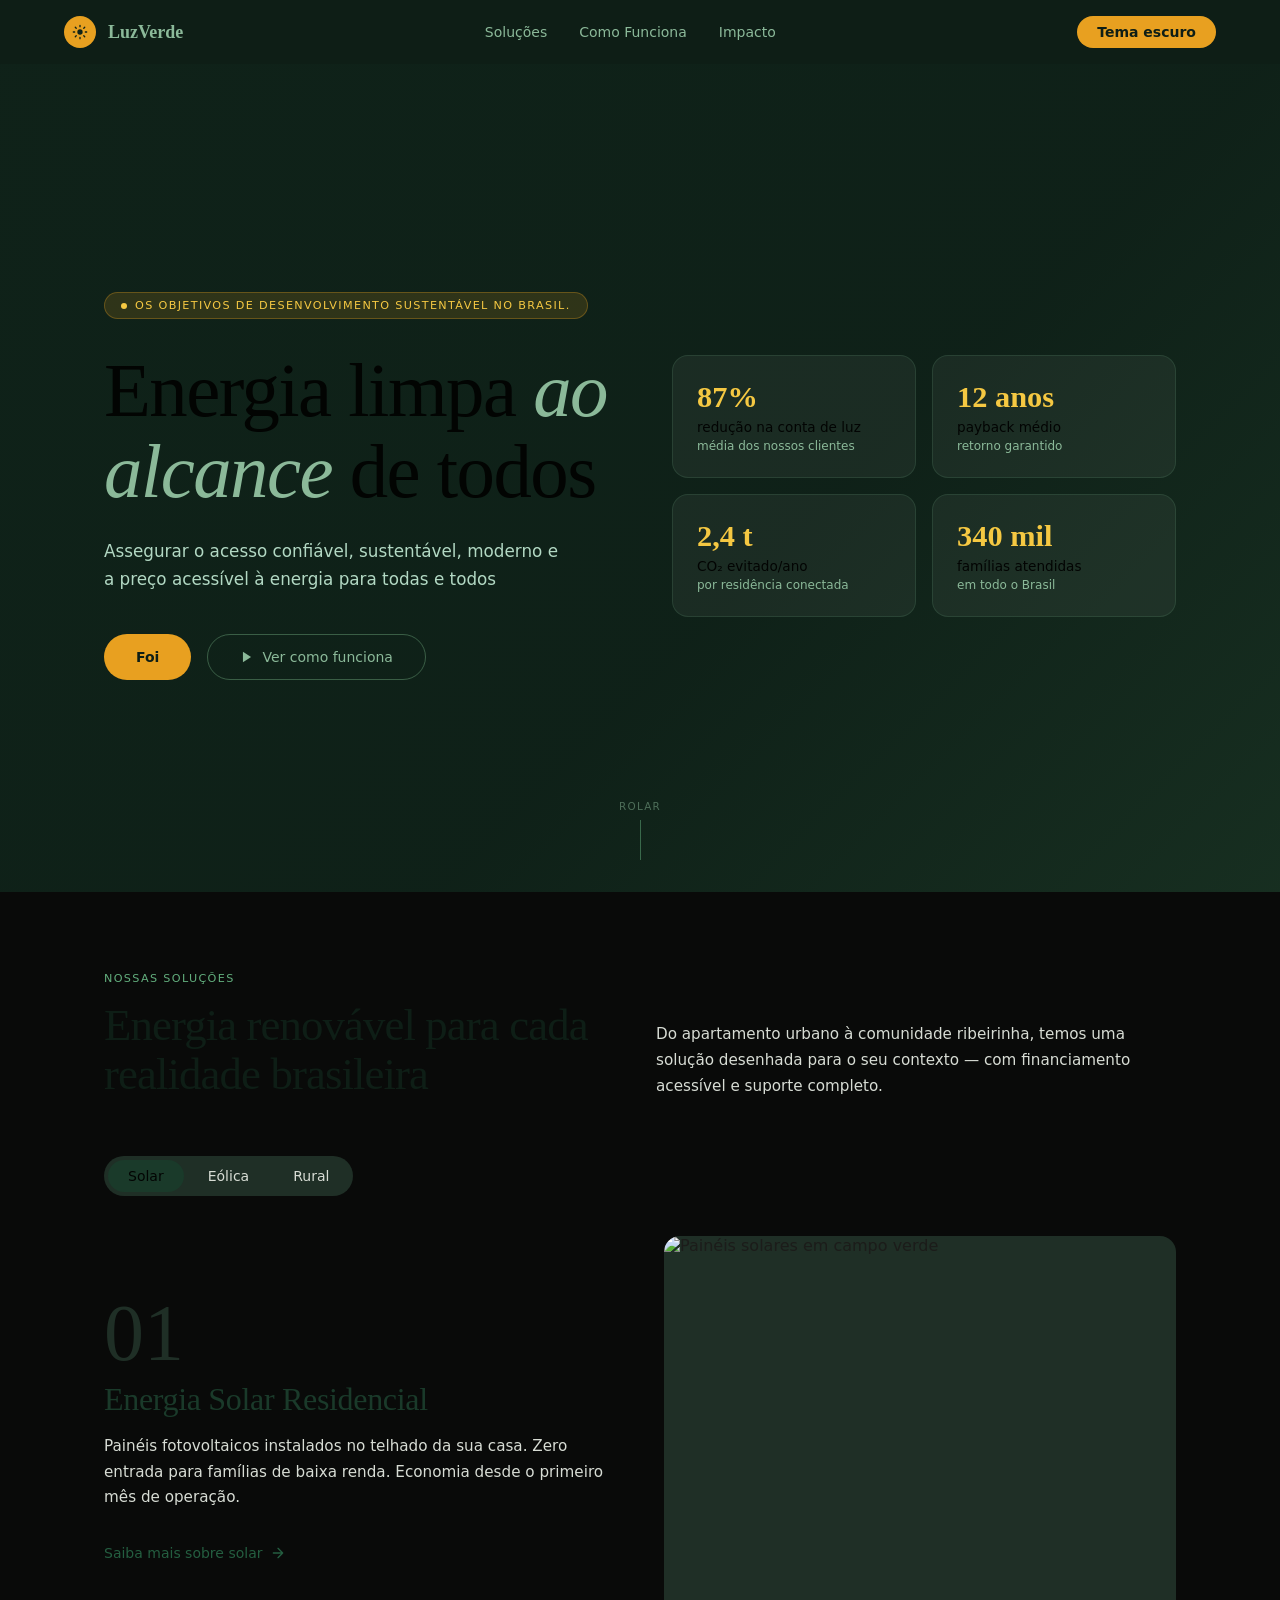
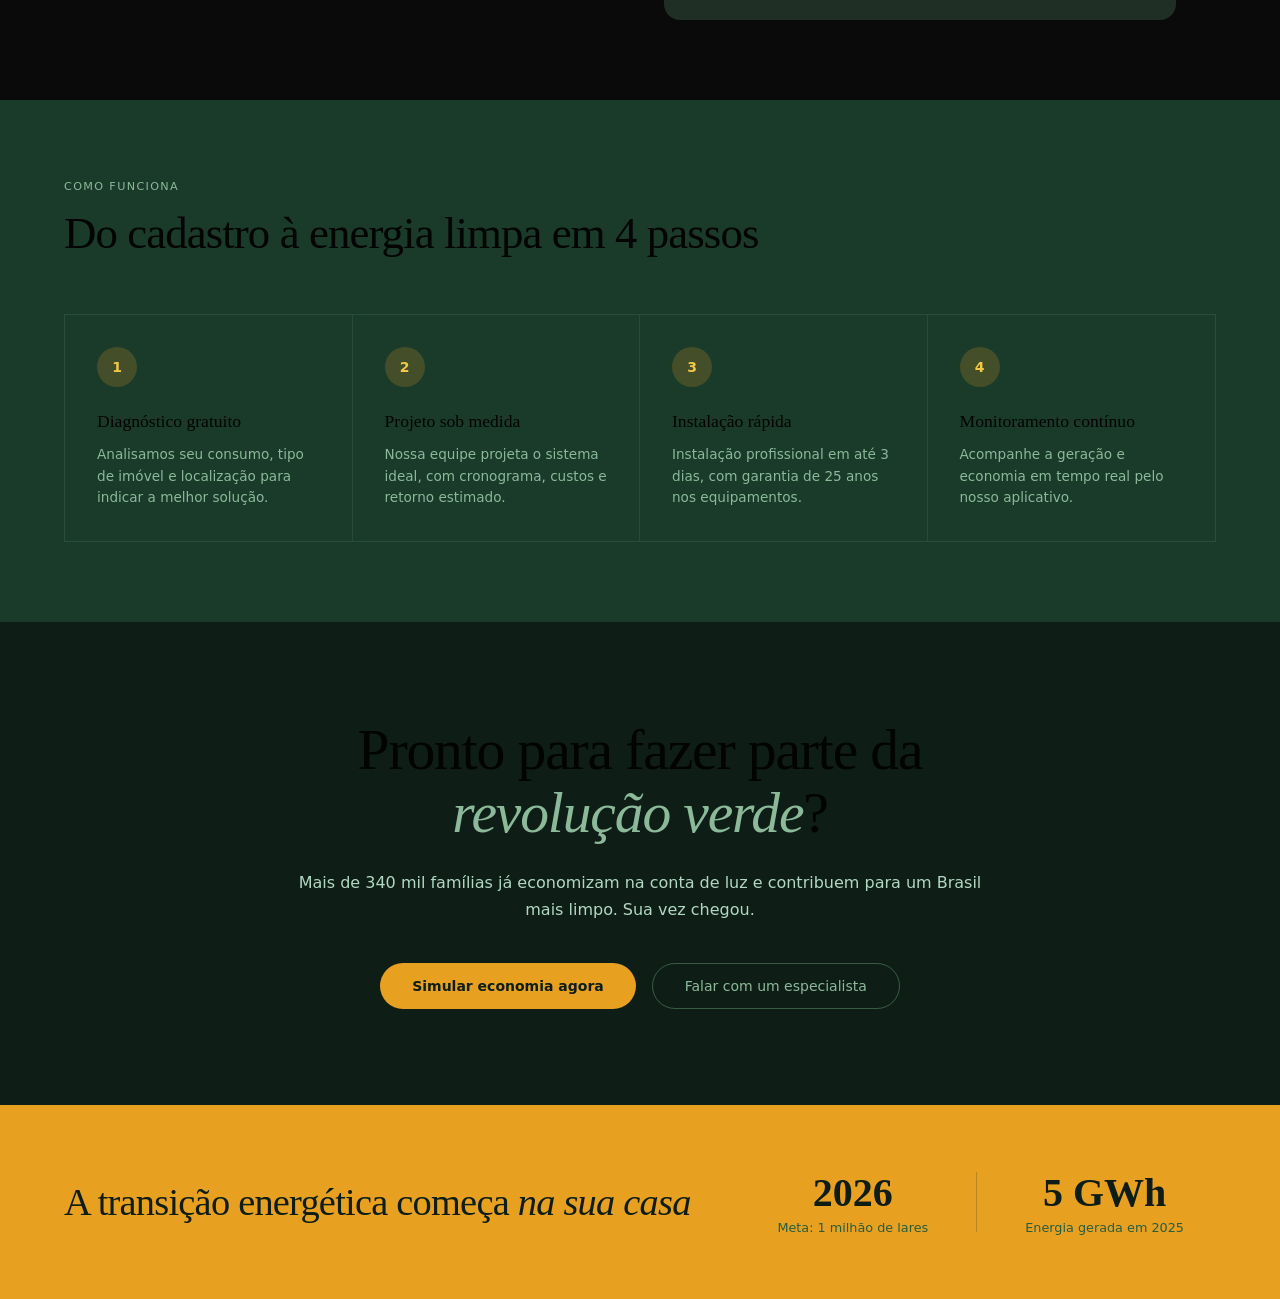
==== mensal/index.html @ d4d06999 "estrutura e cores" ====
<!DOCTYPE html>
<html lang="en">
<head>
    <meta charset="UTF-8">
    <meta name="viewport" content="width=device-width, initial-scale=1.0">
    <title>Document</title>
    <link rel="stylesheet" href="style.css">
</head>
<body>

<!-- HEADER --> 
<header>
  <div class="header-logo">
    <div class="header-icon">
      <svg width="16" height="16" viewBox="0 0 24 24" fill="none">
        <circle cx="12" cy="12" r="4" fill="#0f2219"/>
        <path d="M12 2v2M12 20v2M2 12h2M20 12h2M4.93 4.93l1.41 1.41M17.66 17.66l1.41 1.41M4.93 19.07l1.41-1.41M17.66 6.34l1.41-1.41" stroke="#0f2219" stroke-width="2" stroke-linecap="round"/>
      </svg>
    </div>
    <span class="header-name">LuzVerde</span>
  </div>
  <div class="header-links">
    <a href="#solucoes">Soluções</a>
    <a href="#como-funciona">Como Funciona</a>
    <a href="#impacto">Impacto</a>
  </div>
  <button class="btn-header" id="theme-toggle" onclick="toggleTheme()">Tema claro</button>
  <button class="hamburger" onclick="document.querySelector('.mobile-menu').classList.toggle('open')" aria-label="Menu">
    <svg width="24" height="24" fill="none" stroke="currentColor" stroke-width="2">
      <path d="M4 6h16M4 12h16M4 18h16" stroke-linecap="round"/>
    </svg>
  </button>
</header>

  <div class="mobile-menu">
    <a href="#solucoes">Soluções</a>
    <a href="#como-funciona">Como Funciona</a>
    <a href="#impacto">Impacto</a>
  </div>

<main>
<section class="hero" id="inicio">
  <div class="hero-bg"></div>
  <div class="hero-overlay"></div>
  <div class="hero-inner">
    <div class="hero-text">
      <div class="hero-badge"><span></span>Os Objetivos de Desenvolvimento Sustentável no Brasil.</div>
      <h1>Energia limpa <em>ao alcance</em> de todos</h1>
      <p> Assegurar o acesso confiável, sustentável, moderno e a preço acessível à energia para todas e todos</p>
      <div class="hero-btns">
        <button class="btn-primary" onclick="document.getElementById('planos').scrollIntoView({behavior:'smooth'})">Foi</button>
        <button class="btn-ghost" onclick="document.getElementById('como-funciona').scrollIntoView({behavior:'smooth'})">
          <svg width="14" height="14" viewBox="0 0 24 24" fill="currentColor"><polygon points="5,3 19,12 5,21"/></svg>
          Ver como funciona
        </button>
      </div>
    </div>
    <div class="stats-grid">
      <div class="stat-card">
        <div class="stat-value">87%</div>
        <div class="stat-label">redução na conta de luz</div>
        <div class="stat-sub">média dos nossos clientes</div>
      </div>
      <div class="stat-card">
        <div class="stat-value">12 anos</div>
        <div class="stat-label">payback médio</div>
        <div class="stat-sub">retorno garantido</div>
      </div>
      <div class="stat-card">
        <div class="stat-value">2,4 t</div>
        <div class="stat-label">CO₂ evitado/ano</div>
        <div class="stat-sub">por residência conectada</div>
      </div>
      <div class="stat-card">
        <div class="stat-value">340 mil</div>
        <div class="stat-label">famílias atendidas</div>
        <div class="stat-sub">em todo o Brasil</div>
      </div>
    </div>
  </div>
  <div class="hero-scroll">
    <span>Rolar</span>
    <div class="hero-scroll-line"></div>
  </div>
</section>

<!-- SOLUTIONS -->
<section id="solucoes">
  <div class="section">
    <div class="section-head">
      <div>
        <span class="section-label">Nossas soluções</span>
        <h2>Energia renovável para cada realidade brasileira</h2>
      </div>
      <p>Do apartamento urbano à comunidade ribeirinha, temos uma solução desenhada para o seu contexto — com financiamento acessível e suporte completo.</p>
    </div>
    <div class="tabs">
      <button class="tab-btn active" onclick="showTab(0,this)">Solar</button>
      <button class="tab-btn" onclick="showTab(1,this)">Eólica</button>
      <button class="tab-btn" onclick="showTab(2,this)">Rural</button>
    </div>
    <div class="tab-panel active" id="tab-0">
      <div>
        <div class="sol-num">01</div>
        <h3 class="sol-title">Energia Solar Residencial</h3>
        <p class="sol-desc">Painéis fotovoltaicos instalados no telhado da sua casa. Zero entrada para famílias de baixa renda. Economia desde o primeiro mês de operação.</p>
        <a href="#" class="sol-link">Saiba mais sobre solar <svg width="16" height="16" viewBox="0 0 24 24" fill="none" stroke="currentColor" stroke-width="2"><path d="M5 12h14M12 5l7 7-7 7" stroke-linecap="round" stroke-linejoin="round"/></svg></a>
      </div>
      <div class="sol-img">
        <img src="https://images.unsplash.com/photo-1509391366360-2e959784a276?w=800&h=500&fit=crop&auto=format" alt="Painéis solares em campo verde" />
      </div>
    </div>
    <div class="tab-panel" id="tab-1">
      <div>
        <div class="sol-num">02</div>
        <h3 class="sol-title">Energia Eólica Comunitária</h3>
        <p class="sol-desc">Parques eólicos compartilhados entre comunidades. Cada família recebe créditos proporcionais à sua cota mensal de geração.</p>
        <a href="#" class="sol-link">Saiba mais sobre eólica <svg width="16" height="16" viewBox="0 0 24 24" fill="none" stroke="currentColor" stroke-width="2"><path d="M5 12h14M12 5l7 7-7 7" stroke-linecap="round" stroke-linejoin="round"/></svg></a>
      </div>
      <div class="sol-img">
        <img src="https://images.unsplash.com/photo-1508791290064-c27cc1ef7a9a?w=800&h=500&fit=crop&auto=format" alt="Turbinas eólicas em campo" />
      </div>
    </div>
    <div class="tab-panel" id="tab-2">
      <div>
        <div class="sol-num">03</div>
        <h3 class="sol-title">Minirredes Rurais</h3>
        <p class="sol-desc">Sistemas híbridos solar + bateria para comunidades isoladas da rede elétrica convencional. Luz e dignidade onde mais se precisa.</p>
        <a href="#" class="sol-link">Saiba mais sobre rural <svg width="16" height="16" viewBox="0 0 24 24" fill="none" stroke="currentColor" stroke-width="2"><path d="M5 12h14M12 5l7 7-7 7" stroke-linecap="round" stroke-linejoin="round"/></svg></a>
      </div>
      <div class="sol-img">
        <img src="https://images.unsplash.com/photo-1508514177221-188b1cf16e9d?w=800&h=500&fit=crop&auto=format" alt="Painel solar sob céu azul" />
      </div>
    </div>
  </div>
</section>

<!-- HOW IT WORKS -->
<section class="how-section" id="como-funciona">
  <div class="how-inner">
    <span class="section-label">Como funciona</span>
    <h2>Do cadastro à energia limpa em 4 passos</h2>
    <div class="steps-grid">
      <div class="step">
        <div class="step-num">1</div>
        <h4>Diagnóstico gratuito</h4>
        <p>Analisamos seu consumo, tipo de imóvel e localização para indicar a melhor solução.</p>
      </div>
      <div class="step">
        <div class="step-num">2</div>
        <h4>Projeto sob medida</h4>
        <p>Nossa equipe projeta o sistema ideal, com cronograma, custos e retorno estimado.</p>
      </div>
      <div class="step">
        <div class="step-num">3</div>
        <h4>Instalação rápida</h4>
        <p>Instalação profissional em até 3 dias, com garantia de 25 anos nos equipamentos.</p>
      </div>
      <div class="step">
        <div class="step-num">4</div>
        <h4>Monitoramento contínuo</h4>
        <p>Acompanhe a geração e economia em tempo real pelo nosso aplicativo.</p>
      </div>
    </div>
  </div>
</section>

<!-- CTA -->
<section class="cta-section" id="contato">
  <div class="cta-bg"></div>
  <div class="cta-inner">
    <h2>Pronto para fazer parte da <em>revolução verde</em>?</h2>
    <p>Mais de 340 mil famílias já economizam na conta de luz e contribuem para um Brasil mais limpo. Sua vez chegou.</p>
    <div class="cta-btns">
      <button class="btn-primary">Simular economia agora</button>
      <button class="btn-ghost">Falar com um especialista</button>
    </div>
  </div>
</section>
</main>

 <!-- IMPACT -->
<section class="impact-section" id="impacto">
  <div class="impact-inner">
    <h2>A transição energética começa <em>na sua casa</em></h2>
    <div class="impact-stats">
      <div class="impact-stat">
        <div class="value">2026</div>
        <div class="sub">Meta: 1 milhão de lares</div>
      </div>
      <div class="impact-divider"></div>
      <div class="impact-stat">
        <div class="value">5 GWh</div>
        <div class="sub">Energia gerada em 2025</div>
      </div>
    </div>
  </div>
</section>
</body>
  
<script>
    function showTab(index, btn) {
    document.querySelectorAll('.tab-panel').forEach(p => p.classList.remove('active'));
    document.querySelectorAll('.tab-btn').forEach(b => b.classList.remove('active'));
    document.getElementById('tab-' + index).classList.add('active');
    btn.classList.add('active');
    }
    function toggleTheme() {
      const body = document.body;
      const isDark = body.classList.toggle('dark-theme');
      localStorage.setItem('theme', isDark ? 'dark' : 'light');
      const button = document.getElementById('theme-toggle');
      if (button) button.textContent = isDark ? 'Tema claro' : 'Tema escuro';
    }

    function applyStoredTheme() {
      const savedTheme = localStorage.getItem('theme');
      const button = document.getElementById('theme-toggle');
      if (savedTheme === 'dark') {
        document.body.classList.add('dark-theme');
        if (button) button.textContent = 'Tema claro';
      } else {
        if (button) button.textContent = 'Tema escuro';
      }
    }

    applyStoredTheme();</script>
</html>
---- mensal/style.css ----
*, *::before, *::after { box-sizing: border-box; margin: 0; padding: 0; }

    :root { /*tema 2 (tema escuro)*/
      --forest:      #1a3a2a;
      --forest-deep: #0e1e16;
      --forest-dark: #0a1510;
      --forest-mid:  #245e40;
      --leaf:        #62ae7d;
      --moss:        #8bb999;
      --moss-light:  #b2d8c3;
      --sun:         #e8a020;
      --sun-light:   #f5c842;
      --cream:       #020302f7;
      --warm:        #1c2d23;
      --mist:        #1f2f26;
      --stone:       #d7dcd4;
      --ff-display:  'Fraunces', Georgia, serif;
      --ff-body:     'Outfit', system-ui, sans-serif;
    }

    body.dark-theme { /*tema 1 - (tema claro)*/ 
      --forest:      #1b3829;
      --forest-deep: #1e3d2b;
      --forest-dark: #11281c;
      --forest-mid:  #2c5c40;
      --leaf:        #4a8c5c;
      --moss:        #7ab88a;
      --moss-light:  #a8c4b0;
      --sun:         #dbaa4a;
      --sun-light:   #f7d77f;
      --cream:       #faf8f3;
      --warm:        #f4f0e6;
      --mist:        #c3ccc54e;
      --stone:       #6b6b60;
    }

    html { scroll-behavior: smooth; }

    body {
      font-family: var(--ff-body);
      background: var(--cream);
      color: #1c1c1a;
      -webkit-font-smoothing: antialiased;
      scrollbar-width: thin;
      scrollbar-color: transparent transparent;
    }
    body:hover { scrollbar-color: rgba(74,140,92,.3) transparent; }

    h1, h2, h3, h4, h5 { font-family: var(--ff-display); }
    a { text-decoration: none; }

    /* ─── HEADER ─── */
    header {
      position: sticky; top: 0; z-index: 50;
      background: var(--forest-deep);
      display: flex; align-items: center; justify-content: space-between;
      padding: 1rem 4rem;
    }
    .header-logo { display: flex; align-items: center; gap: .75rem; }
    .header-icon {
      width: 32px; height: 32px; background: var(--sun);
      border-radius: 50%; display: flex; align-items: center; justify-content: center; flex-shrink: 0;
    }
    :root .header-name { font-family: var(--ff-display); font-size: 1.125rem; font-weight: 600; color: var(--moss); }
    body.dark-theme .header-name { font-family: var(--ff-display); font-size: 1.125rem; font-weight: 600; color: var(--cream); }
    .header-links { display: flex; gap: 2rem; }
    .header-links a { font-size: .875rem; color: var(--moss); transition: color .2s; }
    .header-links a:hover { color: var(--sun-light); }
    
    .btn-header {
      background: var(--sun); color: var(--forest-deep); border: none;
      padding: .5rem 1.25rem; border-radius: 999px;
      font-family: var(--ff-body); font-size: .875rem; font-weight: 600;
      cursor: pointer; transition: background .2s;
    }
    .btn-header:hover { background: var(--sun-light); }

    .hamburger { display: none; background: none; border: none; cursor: pointer; color: var(--cream); }
    .mobile-menu { display: none; background: var(--forest); padding: 1rem 1.5rem; flex-direction: column; gap: 1rem; }
    .mobile-menu.open { display: flex; }
    .mobile-menu a { font-size: .9rem; color: var(--moss); }
    

    /* ─── HERO ─── */
    .hero {
      position: relative; min-height: 92vh;
      background: var(--forest-deep); overflow: hidden;
      display: flex; align-items: center;
    }
    .hero-bg {
      position: absolute; inset: 0;
      background-image: url('https://images.unsplash.com/photo-1509391366360-2e959784a276?w=1600&h=900&fit=crop&auto=format');
      background-size: cover; background-position: center; opacity: .18;
    }
    .hero-overlay {
      position: absolute; inset: 0;
      background: linear-gradient(135deg, rgba(15,34,25,.95) 0%, rgba(15,34,25,.7) 60%, rgba(74,140,92,.15) 100%);
    }
    .hero-inner {
      position: relative; z-index: 1;
      max-width: 1200px; margin: 0 auto; padding: 6rem 4rem 5rem;
      display: grid; grid-template-columns: 1fr 1fr; gap: 4rem;
      align-items: center; width: 100%;
    }
    .hero-badge {
      display: inline-flex; align-items: center; gap: .5rem;
      border-radius: 999px; padding: .375rem 1rem;
      font-size: .7rem; font-weight: 500; letter-spacing: .12em; text-transform: uppercase;
      background: rgba(232,160,32,.15); color: var(--sun-light);
      border: 1px solid rgba(232,160,32,.3); margin-bottom: 2rem;
    }
    .hero-badge span { width: 6px; height: 6px; border-radius: 50%; background: var(--sun-light); display: inline-block; }
    .hero-text h1 {
      font-size: clamp(2.75rem, 6vw, 5rem); font-weight: 300;
      color: var(--cream); line-height: 1.05; letter-spacing: -.02em; margin-bottom: 1.5rem;
    }
    .hero-text h1 em { color: var(--moss); font-style: italic; }
    .hero-text p { font-size: 1.05rem; font-weight: 300; color: var(--moss-light); line-height: 1.7; max-width: 460px; margin-bottom: 2.5rem; }
    .hero-btns { display: flex; gap: 1rem; flex-wrap: wrap; }
    .btn-primary {
      background: var(--sun); color: var(--forest-deep); border: none;
      padding: .875rem 2rem; border-radius: 999px;
      font-family: var(--ff-body); font-size: .875rem; font-weight: 600;
      cursor: pointer; transition: background .2s, transform .15s;
    }
    .btn-primary:hover { background: var(--sun-light); transform: translateY(-1px); }
    .btn-ghost {
      background: none; color: var(--moss); border: 1px solid rgba(122,184,138,.4);
      padding: .875rem 2rem; border-radius: 999px;
      font-family: var(--ff-body); font-size: .875rem; font-weight: 400;
      cursor: pointer; display: flex; align-items: center; gap: .5rem; transition: border-color .2s;
    }
    .btn-ghost:hover { border-color: var(--moss); }

    .stats-grid { display: grid; grid-template-columns: 1fr 1fr; gap: 1rem; }
    .stat-card {
      background: rgba(255,255,255,.05); border: 1px solid rgba(122,184,138,.15);
      border-radius: 1rem; padding: 1.5rem;
    }
    .stat-value { font-family: var(--ff-display); font-size: 1.9rem; font-weight: 600; color: var(--sun-light); margin-bottom: .25rem; }
    .stat-label { font-size: .85rem; font-weight: 500; color: var(--cream); margin-bottom: .25rem; }
    .stat-sub { font-size: .75rem; color: var(--moss); }

    .hero-scroll {
      position: absolute; bottom: 2rem; left: 50%; transform: translateX(-50%);
      display: flex; flex-direction: column; align-items: center; gap: .5rem; opacity: .5;
    }
    .hero-scroll span { font-size: .65rem; letter-spacing: .12em; text-transform: uppercase; color: var(--moss); }
    .hero-scroll-line { width: 1px; height: 40px; background: var(--leaf); }

    /* ─── SOLUTIONS ─── */
    .section { padding: 5rem 4rem; max-width: 1200px; margin: 0 auto; }
    .section-label { font-size: .7rem; letter-spacing: .12em; text-transform: uppercase; font-weight: 500; color: var(--leaf); display: block; margin-bottom: 1rem; }
    .section-head { display: grid; grid-template-columns: 1fr 1fr; gap: 2rem; align-items: end; margin-bottom: 3.5rem; }
    .section-head h2 { font-size: clamp(1.75rem, 3.5vw, 3rem); font-weight: 300; color: var(--forest-deep); letter-spacing: -.02em; line-height: 1.1; }
    .section-head p { font-size: .95rem; font-weight: 300; color: var(--stone); line-height: 1.7; }

    .tabs { display: flex; gap: .25rem; background: var(--mist); border-radius: 999px; padding: .25rem; width: fit-content; margin-bottom: 2.5rem; }
    .tab-btn { padding: .5rem 1.25rem; border-radius: 999px; border: none; font-family: var(--ff-body); font-size: .875rem; font-weight: 500; cursor: pointer; transition: background .2s, color .2s; background: transparent; color: var(--stone); }
    .tab-btn.active { background: var(--forest); color: var(--cream); }

    .tab-panel { display: none; grid-template-columns: 1fr 1fr; gap: 3rem; align-items: center; }
    .tab-panel.active { display: grid; }

    body.dark-theme .sol-num { font-family: var(--ff-display); font-size: 5rem; font-weight: 300; color: var(--moss-light); line-height: 1; margin-bottom: .5rem; }
    :root .sol-num { font-family: var(--ff-display); font-size: 5rem; font-weight: 300; color: var(--mist); line-height: 1; margin-bottom: .5rem; }
    .sol-title { font-size: clamp(1.5rem, 2.5vw, 2.25rem); font-weight: 400; color: var(--forest); letter-spacing: -.01em; line-height: 1.15; margin-bottom: 1rem; }
    .sol-desc { font-size: .95rem; font-weight: 300; color: var(--stone); line-height: 1.7; margin-bottom: 2rem; }
    .sol-link { display: inline-flex; align-items: center; gap: .5rem; font-size: .875rem; font-weight: 500; color: var(--forest-mid); transition: gap .2s; }
    .sol-link:hover { gap: .75rem; }
    .sol-img { border-radius: 1rem; overflow: hidden; aspect-ratio: 4/3; background: var(--mist); }
    .sol-img img { width: 100%; height: 100%; object-fit: cover; display: block; }

    /* ─── HOW IT WORKS ─── */
    .how-section { background: var(--forest); padding: 5rem 4rem; }
    .how-inner { max-width: 1200px; margin: 0 auto; }
    .how-section .section-label { color: var(--moss); }
    .how-section h2 { font-size: clamp(1.75rem, 3.5vw, 3rem); font-weight: 300; color: var(--cream); letter-spacing: -.02em; line-height: 1.1; margin-bottom: 3.5rem; }
    .steps-grid { display: grid; grid-template-columns: repeat(4, 1fr); border: 1px solid rgba(122,184,138,.15); }
    .step { padding: 2rem; border-right: 1px solid rgba(122,184,138,.15); }
    .step:last-child { border-right: none; }
    .step-num {
      width: 40px; height: 40px; border-radius: 50%;
      background: rgba(232,160,32,.2); color: var(--sun-light);
      font-size: .875rem; font-weight: 600;
      display: flex; align-items: center; justify-content: center; margin-bottom: 1.5rem;
    }
    .step h4 { font-size: 1.1rem; font-weight: 400; color: var(--cream); margin-bottom: .75rem; }
    .step p { font-size: .85rem; font-weight: 300; color: var(--moss); line-height: 1.6; }

    /* ─── IMPACT ─── */
    .impact-section { background: var(--sun); padding: 4rem; }
    .impact-inner { max-width: 1200px; margin: 0 auto; display: flex; align-items: center; justify-content: space-between; gap: 2rem; flex-wrap: wrap; }
    .impact-inner h2 { font-size: clamp(1.75rem, 3vw, 2.75rem); font-weight: 400; color: var(--forest-deep); letter-spacing: -.02em; line-height: 1.2; }
    .impact-inner h2 em { font-style: italic; }
    .impact-stats { display: flex; align-items: center; gap: 1rem; }
    .impact-stat { text-align: center; padding: 0 2rem; }
    .impact-stat .value { font-family: var(--ff-display); font-size: 2.5rem; font-weight: 600; color: var(--forest-deep); }
    .impact-stat .sub { font-size: .8rem; color: var(--forest-mid); margin-top: .25rem; }
    .impact-divider { width: 1px; height: 60px; background: rgba(15,34,25,.2); }

    /* ─── PLANS ─── */
    .plans-section { padding: 5rem 4rem; background: var(--cream); }
    .plans-head { text-align: center; max-width: 600px; margin: 0 auto 3.5rem; }
    .plans-head h2 { font-size: clamp(1.75rem, 3.5vw, 3rem); font-weight: 300; color: var(--forest-deep); letter-spacing: -.02em; line-height: 1.1; margin-bottom: 1rem; }
    .plans-head p { font-size: .95rem; font-weight: 300; color: var(--stone); line-height: 1.6; }

    .plans-grid { display: grid; grid-template-columns: repeat(3, 1fr); gap: 1.5rem; max-width: 1000px; margin: 0 auto; }
    .plan-card {
      border-radius: 1.25rem; padding: 2rem; display: flex; flex-direction: column;
      position: relative; overflow: hidden; transition: transform .2s;
      border: 1px solid var(--mist); background: var(--cream);
    }
    .plan-card:hover { transform: translateY(-4px); }
    .plan-card.featured { background: var(--forest); border-color: transparent; }
    .plan-badge { position: absolute; top: 0; right: 0; background: var(--sun); color: var(--forest-deep); font-size: .7rem; font-weight: 600; padding: .375rem 1rem; border-bottom-left-radius: .75rem; }
    .plan-tag { font-size: .65rem; letter-spacing: .12em; text-transform: uppercase; font-weight: 500; margin-bottom: .75rem; color: var(--stone); }
    .plan-card.featured .plan-tag { color: var(--moss); }
    .plan-price { font-family: var(--ff-display); font-size: 2rem; font-weight: 600; color: var(--forest); margin-bottom: .25rem; }
    .plan-card.featured .plan-price { color: var(--cream); }
    .plan-sub { font-size: .8rem; color: var(--stone); margin-bottom: 1.5rem; }
    .plan-card.featured .plan-sub { color: var(--moss); }
    .plan-features { list-style: none; display: flex; flex-direction: column; gap: .75rem; flex: 1; margin-bottom: 2rem; }
    .plan-features li { display: flex; align-items: center; gap: .75rem; font-size: .875rem; color: var(--stone); }
    .plan-card.featured .plan-features li { color: var(--moss-light); }
    .check { width: 18px; height: 18px; border-radius: 50%; background: var(--mist); flex-shrink: 0; display: flex; align-items: center; justify-content: center; }
    .plan-card.featured .check { background: rgba(122,184,138,.2); }
    .btn-plan {
      width: 100%; padding: .875rem; border-radius: 999px;
      font-family: var(--ff-body); font-size: .875rem; font-weight: 600; cursor: pointer;
      transition: background .2s; background: transparent; color: var(--forest); border: 1.5px solid var(--forest-mid);
    }
    .btn-plan:hover { background: var(--warm); }
    .plan-card.featured .btn-plan { background: var(--sun); color: var(--forest-deep); border-color: transparent; }
    .plan-card.featured .btn-plan:hover { background: var(--sun-light); }

    /* ─── CTA ─── */
    .cta-section { background: var(--forest-deep); padding: 6rem 4rem; position: relative; overflow: hidden; text-align: center; }
    .cta-bg { position: absolute; inset: 0; background-image: url('https://images.unsplash.com/photo-1562519990-50eb51e282b2?w=1600&h=600&fit=crop&auto=format'); background-size: cover; background-position: center; opacity: .1; }
    .cta-inner { position: relative; z-index: 1; max-width: 720px; margin: 0 auto; }
    .cta-inner h2 { font-size: clamp(2.25rem, 4.5vw, 3.75rem); font-weight: 300; color: var(--cream); letter-spacing: -.02em; line-height: 1.1; margin-bottom: 1.5rem; }
    .cta-inner h2 em { color: var(--moss); font-style: italic; }
    .cta-inner p { font-size: 1rem; font-weight: 300; color: var(--moss-light); margin-bottom: 2.5rem; line-height: 1.7; }
    .cta-btns { display: flex; gap: 1rem; justify-content: center; flex-wrap: wrap; }

    /* ─── FOOTER ─── */
    footer { background: var(--forest-dark); border-top: 1px solid rgba(122,184,138,.1); padding: 3rem 4rem 2rem; }
    .footer-grid { max-width: 1200px; margin: 0 auto; display: grid; grid-template-columns: 1.5fr 1fr 1fr 1fr; gap: 3rem; margin-bottom: 3rem; }
    .footer-brand p { font-size: .85rem; font-weight: 300; color: var(--moss); line-height: 1.6; margin-top: 1rem; }
    .footer-col h5 { font-family: var(--ff-body); font-size: .65rem; letter-spacing: .12em; text-transform: uppercase; font-weight: 500; color: var(--leaf); margin-bottom: 1rem; }
    .footer-col ul { list-style: none; display: flex; flex-direction: column; gap: .625rem; }
    .footer-col a { font-size: .85rem; font-weight: 300; color: var(--moss); transition: color .15s; }
    .footer-col a:hover { color: var(--cream); }
    .footer-bottom { max-width: 1200px; margin: 0 auto; display: flex; align-items: center; justify-content: space-between; padding-top: 2rem; border-top: 1px solid rgba(122,184,138,.1); font-size: .75rem; color: var(--leaf); flex-wrap: wrap; gap: 1rem; }
    .footer-bottom-links { display: flex; gap: 1.5rem; }
    .footer-bottom-links a { color: var(--leaf); }
    .footer-bottom-links a:hover { color: var(--moss); }

    /* ─── RESPONSIVE ─── */
    @media (max-width: 1024px) {
      nav { padding: 1rem 1.5rem; }
      .nav-links, .btn-nav { display: none; }
      .hamburger { display: block; }
      .hero-inner { grid-template-columns: 1fr; padding: 4rem 1.5rem 3rem; }
      .section { padding: 4rem 1.5rem; }
      .section-head { grid-template-columns: 1fr; }
      .how-section { padding: 4rem 1.5rem; }
      .steps-grid { grid-template-columns: 1fr 1fr; }
      .step { border-bottom: 1px solid rgba(122,184,138,.15); }
      .step:nth-child(even) { border-right: none; }
      .step:nth-last-child(-n+2) { border-bottom: none; }
      .impact-section { padding: 3rem 1.5rem; }
      .impact-inner { flex-direction: column; align-items: flex-start; gap: 1.5rem; }
      .plans-section { padding: 4rem 1.5rem; }
      .plans-grid { grid-template-columns: 1fr; max-width: 420px; }
      .cta-section { padding: 4rem 1.5rem; }
      footer { padding: 3rem 1.5rem 2rem; }
      .footer-grid { grid-template-columns: 1fr 1fr; gap: 2rem; }
      .tab-panel.active { grid-template-columns: 1fr; }
      .sol-img { order: -1; }
    }
    @media (max-width: 600px) {
      .steps-grid { grid-template-columns: 1fr; }
      .step { border-right: none; border-bottom: 1px solid rgba(122,184,138,.15); }
      .step:last-child { border-bottom: none; }
      .footer-grid { grid-template-columns: 1fr; }
      .hero-btns, .cta-btns { flex-direction: column; align-items: flex-start; }
      .cta-btns { align-items: center; }
      .impact-stats { flex-direction: column; }
      .impact-divider { display: none; }
    }
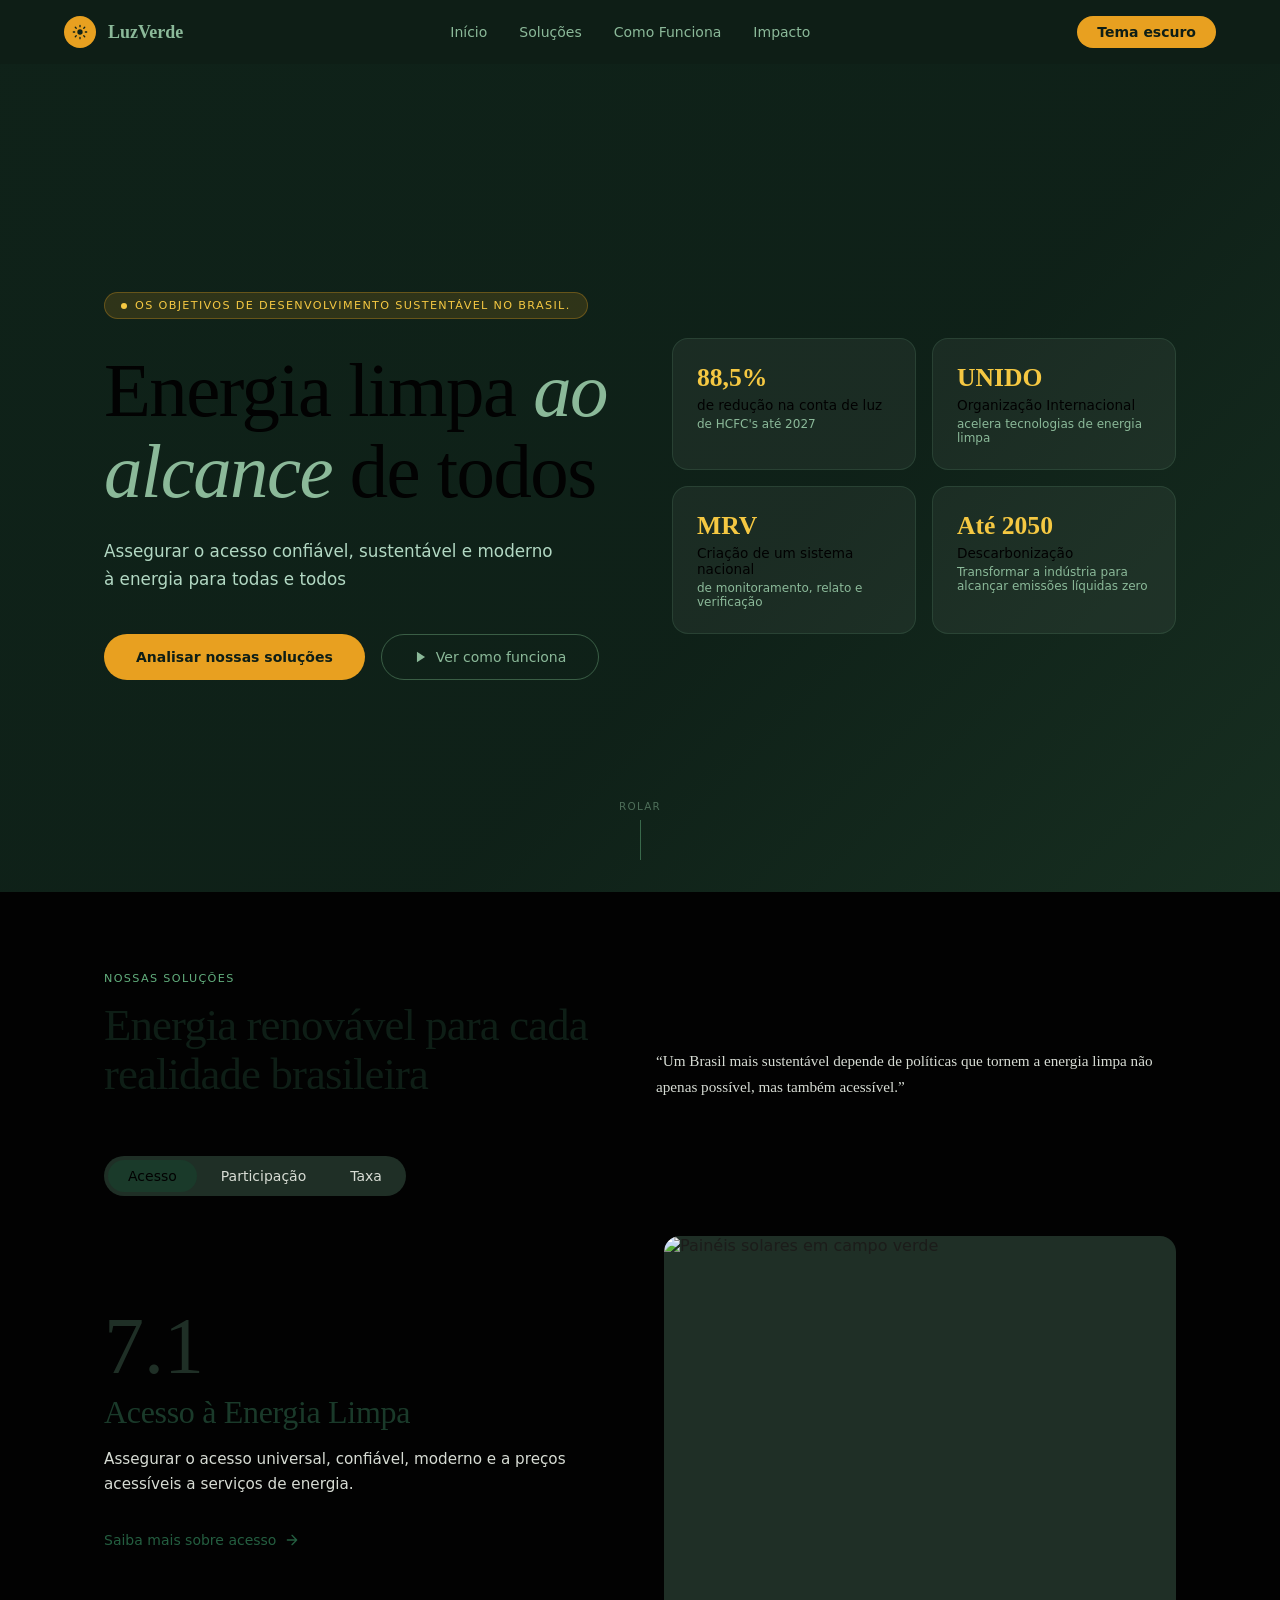
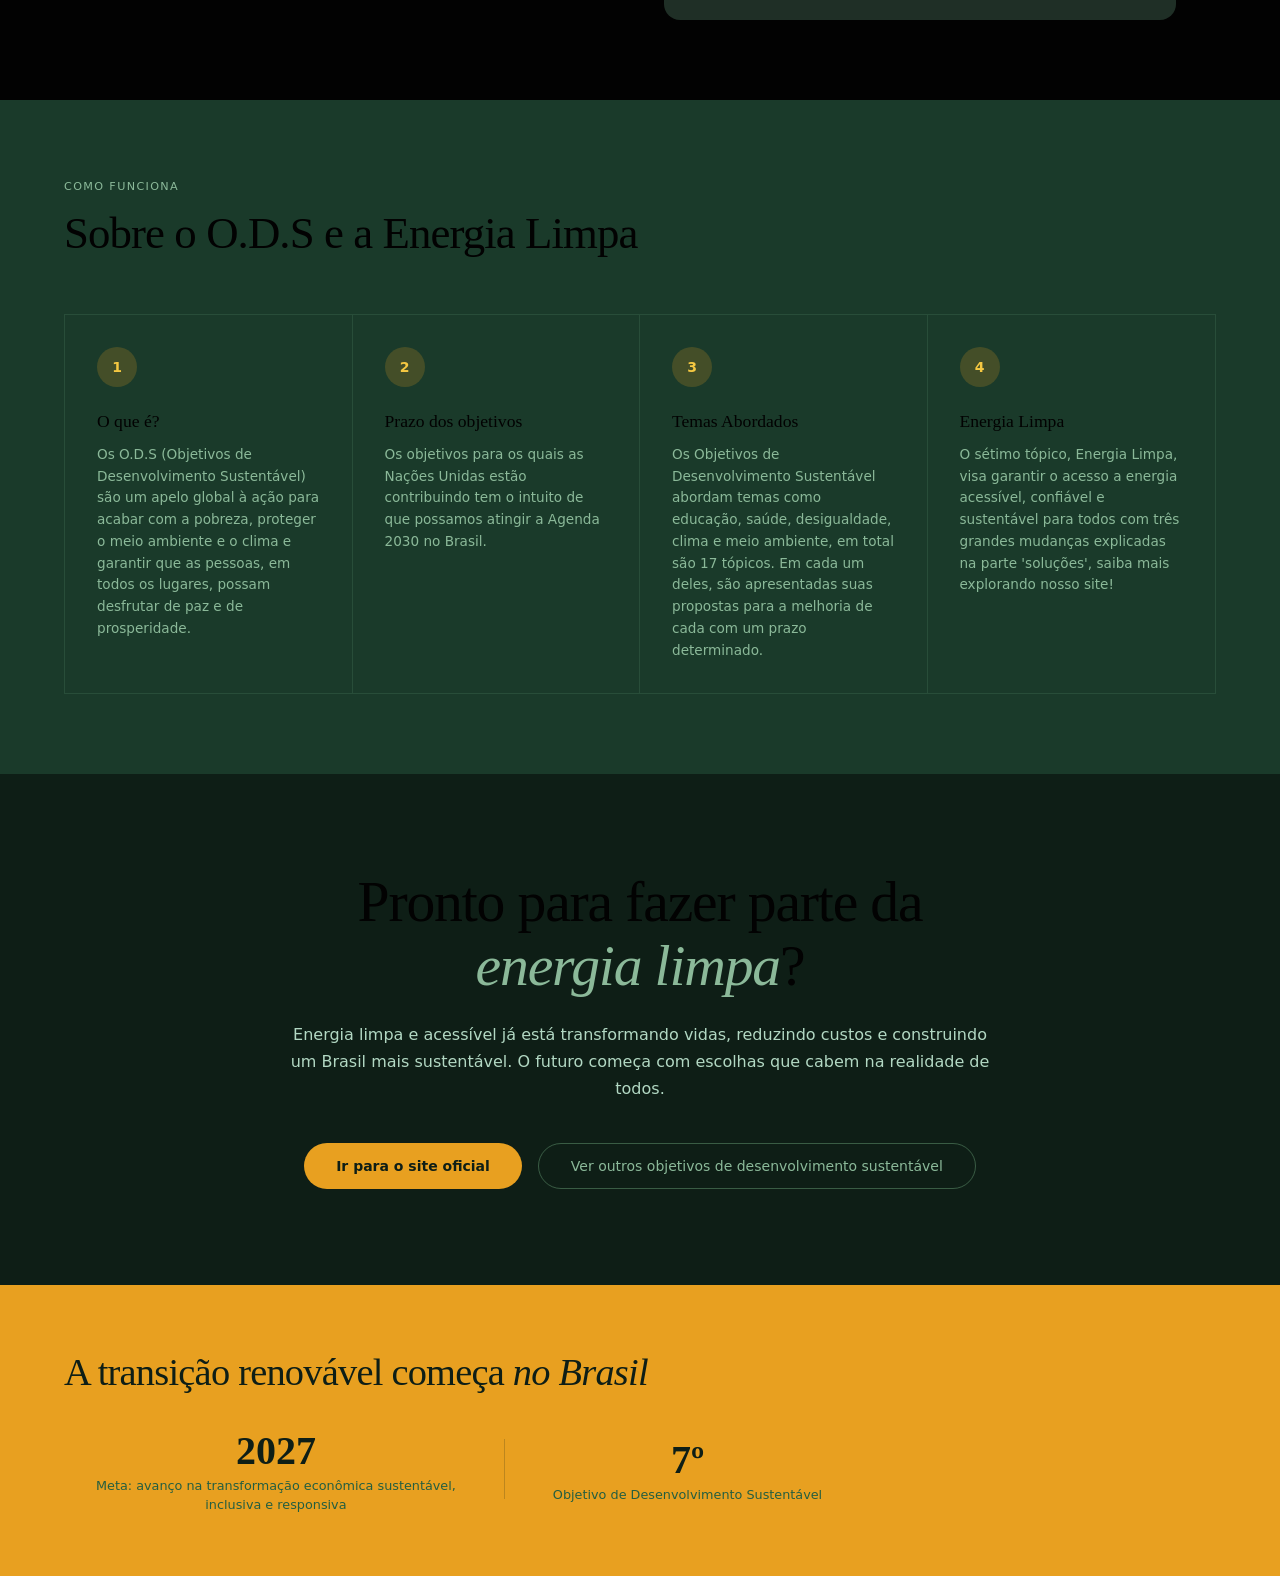
==== commit f9258982: "conteúdo" ====
--- a/mensal/index.html
+++ b/mensal/index.html
@@ -20,6 +20,7 @@
     <span class="header-name">LuzVerde</span>
   </div>
   <div class="header-links">
+    <a href="#inicio">Início</a>
     <a href="#solucoes">Soluções</a>
     <a href="#como-funciona">Como Funciona</a>
     <a href="#impacto">Impacto</a>
@@ -33,6 +34,7 @@
 </header>
 
   <div class="mobile-menu">
+    <a href="#inicio">Início</a>
     <a href="#solucoes">Soluções</a>
     <a href="#como-funciona">Como Funciona</a>
     <a href="#impacto">Impacto</a>
@@ -46,9 +48,9 @@
     <div class="hero-text">
       <div class="hero-badge"><span></span>Os Objetivos de Desenvolvimento Sustentável no Brasil.</div>
       <h1>Energia limpa <em>ao alcance</em> de todos</h1>
-      <p> Assegurar o acesso confiável, sustentável, moderno e a preço acessível à energia para todas e todos</p>
+      <p> Assegurar o acesso confiável, sustentável e moderno à energia para todas e todos</p>
       <div class="hero-btns">
-        <button class="btn-primary" onclick="document.getElementById('planos').scrollIntoView({behavior:'smooth'})">Foi</button>
+        <button class="btn-primary" onclick="document.getElementById('solucoes').scrollIntoView({behavior:'smooth'})">Analisar nossas soluções</button>
         <button class="btn-ghost" onclick="document.getElementById('como-funciona').scrollIntoView({behavior:'smooth'})">
           <svg width="14" height="14" viewBox="0 0 24 24" fill="currentColor"><polygon points="5,3 19,12 5,21"/></svg>
           Ver como funciona
@@ -57,24 +59,24 @@
     </div>
     <div class="stats-grid">
       <div class="stat-card">
-        <div class="stat-value">87%</div>
-        <div class="stat-label">redução na conta de luz</div>
-        <div class="stat-sub">média dos nossos clientes</div>
-      </div>
-      <div class="stat-card">
-        <div class="stat-value">12 anos</div>
-        <div class="stat-label">payback médio</div>
-        <div class="stat-sub">retorno garantido</div>
-      </div>
-      <div class="stat-card">
-        <div class="stat-value">2,4 t</div>
-        <div class="stat-label">CO₂ evitado/ano</div>
-        <div class="stat-sub">por residência conectada</div>
-      </div>
-      <div class="stat-card">
-        <div class="stat-value">340 mil</div>
-        <div class="stat-label">famílias atendidas</div>
-        <div class="stat-sub">em todo o Brasil</div>
+        <div class="stat-value">88,5%</div>
+        <div class="stat-label">de redução na conta de luz</div>
+        <div class="stat-sub">de HCFC's até 2027</div>
+      </div>
+      <div class="stat-card">
+        <div class="stat-value">UNIDO</div>
+        <div class="stat-label">Organização Internacional</div>
+        <div class="stat-sub">acelera tecnologias de energia limpa</div>
+      </div>
+      <div class="stat-card">
+        <div class="stat-value">MRV</div>
+        <div class="stat-label">Criação de um sistema nacional</div>
+        <div class="stat-sub">de monitoramento, relato e verificação</div>
+      </div>
+      <div class="stat-card">
+        <div class="stat-value">Até 2050</div>
+        <div class="stat-label">Descarbonização</div>
+        <div class="stat-sub">Transformar a indústria para alcançar emissões líquidas zero</div>
       </div>
     </div>
   </div>
@@ -92,19 +94,19 @@
         <span class="section-label">Nossas soluções</span>
         <h2>Energia renovável para cada realidade brasileira</h2>
       </div>
-      <p>Do apartamento urbano à comunidade ribeirinha, temos uma solução desenhada para o seu contexto — com financiamento acessível e suporte completo.</p>
+      <p style="font-family: palatino">“Um Brasil mais sustentável depende de políticas que tornem a energia limpa não apenas possível, mas também acessível.”</p>
     </div>
     <div class="tabs">
-      <button class="tab-btn active" onclick="showTab(0,this)">Solar</button>
-      <button class="tab-btn" onclick="showTab(1,this)">Eólica</button>
-      <button class="tab-btn" onclick="showTab(2,this)">Rural</button>
+      <button class="tab-btn active" onclick="showTab(0,this)">Acesso</button>
+      <button class="tab-btn" onclick="showTab(1,this)">Participação</button>
+      <button class="tab-btn" onclick="showTab(2,this)">Taxa</button>
     </div>
     <div class="tab-panel active" id="tab-0">
       <div>
-        <div class="sol-num">01</div>
-        <h3 class="sol-title">Energia Solar Residencial</h3>
-        <p class="sol-desc">Painéis fotovoltaicos instalados no telhado da sua casa. Zero entrada para famílias de baixa renda. Economia desde o primeiro mês de operação.</p>
-        <a href="#" class="sol-link">Saiba mais sobre solar <svg width="16" height="16" viewBox="0 0 24 24" fill="none" stroke="currentColor" stroke-width="2"><path d="M5 12h14M12 5l7 7-7 7" stroke-linecap="round" stroke-linejoin="round"/></svg></a>
+        <div class="sol-num">7.1</div>
+        <h3 class="sol-title">Acesso à Energia Limpa</h3>
+        <p class="sol-desc">Assegurar o acesso universal, confiável, moderno e a preços acessíveis a serviços de energia.</p>
+        <a href="#" class="sol-link">Saiba mais sobre acesso <svg width="16" height="16" viewBox="0 0 24 24" fill="none" stroke="currentColor" stroke-width="2"><path d="M5 12h14M12 5l7 7-7 7" stroke-linecap="round" stroke-linejoin="round"/></svg></a>
       </div>
       <div class="sol-img">
         <img src="https://images.unsplash.com/photo-1509391366360-2e959784a276?w=800&h=500&fit=crop&auto=format" alt="Painéis solares em campo verde" />
@@ -112,10 +114,10 @@
     </div>
     <div class="tab-panel" id="tab-1">
       <div>
-        <div class="sol-num">02</div>
-        <h3 class="sol-title">Energia Eólica Comunitária</h3>
-        <p class="sol-desc">Parques eólicos compartilhados entre comunidades. Cada família recebe créditos proporcionais à sua cota mensal de geração.</p>
-        <a href="#" class="sol-link">Saiba mais sobre eólica <svg width="16" height="16" viewBox="0 0 24 24" fill="none" stroke="currentColor" stroke-width="2"><path d="M5 12h14M12 5l7 7-7 7" stroke-linecap="round" stroke-linejoin="round"/></svg></a>
+        <div class="sol-num">7.2</div>
+        <h3 class="sol-title">Participação em Energia Renovável</h3>
+        <p class="sol-desc">Aumentar substancialmente a participação de energias renováveis na matriz energética global.</p>
+        <a href="#" class="sol-link">Saiba mais sobre participação <svg width="16" height="16" viewBox="0 0 24 24" fill="none" stroke="currentColor" stroke-width="2"><path d="M5 12h14M12 5l7 7-7 7" stroke-linecap="round" stroke-linejoin="round"/></svg></a>
       </div>
       <div class="sol-img">
         <img src="https://images.unsplash.com/photo-1508791290064-c27cc1ef7a9a?w=800&h=500&fit=crop&auto=format" alt="Turbinas eólicas em campo" />
@@ -123,10 +125,10 @@
     </div>
     <div class="tab-panel" id="tab-2">
       <div>
-        <div class="sol-num">03</div>
-        <h3 class="sol-title">Minirredes Rurais</h3>
-        <p class="sol-desc">Sistemas híbridos solar + bateria para comunidades isoladas da rede elétrica convencional. Luz e dignidade onde mais se precisa.</p>
-        <a href="#" class="sol-link">Saiba mais sobre rural <svg width="16" height="16" viewBox="0 0 24 24" fill="none" stroke="currentColor" stroke-width="2"><path d="M5 12h14M12 5l7 7-7 7" stroke-linecap="round" stroke-linejoin="round"/></svg></a>
+        <div class="sol-num">7.3</div>
+        <h3 class="sol-title">Eficiência Energética</h3>
+        <p class="sol-desc">Dobrar a taxa global de melhoria da eficiência energética com reforço da cooperação internacional e expansão da infraestrutura e modernização da tecnologia.</p>
+        <a href="#" class="sol-link">Saiba mais sobre taxa <svg width="16" height="16" viewBox="0 0 24 24" fill="none" stroke="currentColor" stroke-width="2"><path d="M5 12h14M12 5l7 7-7 7" stroke-linecap="round" stroke-linejoin="round"/></svg></a>
       </div>
       <div class="sol-img">
         <img src="https://images.unsplash.com/photo-1508514177221-188b1cf16e9d?w=800&h=500&fit=crop&auto=format" alt="Painel solar sob céu azul" />
@@ -139,27 +141,27 @@
 <section class="how-section" id="como-funciona">
   <div class="how-inner">
     <span class="section-label">Como funciona</span>
-    <h2>Do cadastro à energia limpa em 4 passos</h2>
+    <h2>Sobre o O.D.S e a Energia Limpa</h2>
     <div class="steps-grid">
       <div class="step">
         <div class="step-num">1</div>
-        <h4>Diagnóstico gratuito</h4>
-        <p>Analisamos seu consumo, tipo de imóvel e localização para indicar a melhor solução.</p>
+        <h4>O que é?</h4>
+        <p>Os O.D.S (Objetivos de Desenvolvimento Sustentável) são um apelo global à ação para acabar com a pobreza, proteger o meio ambiente e o clima e garantir que as pessoas, em todos os lugares, possam desfrutar de paz e de prosperidade.</p>
       </div>
       <div class="step">
         <div class="step-num">2</div>
-        <h4>Projeto sob medida</h4>
-        <p>Nossa equipe projeta o sistema ideal, com cronograma, custos e retorno estimado.</p>
+        <h4>Prazo dos objetivos</h4>
+        <p>Os objetivos para os quais as Nações Unidas estão contribuindo tem o intuito de que possamos atingir a Agenda 2030 no Brasil.</p>
       </div>
       <div class="step">
         <div class="step-num">3</div>
-        <h4>Instalação rápida</h4>
-        <p>Instalação profissional em até 3 dias, com garantia de 25 anos nos equipamentos.</p>
+        <h4>Temas Abordados</h4>
+        <p>Os Objetivos de Desenvolvimento Sustentável abordam temas como educação, saúde, desigualdade, clima e meio ambiente, em total são 17 tópicos. Em cada um deles, são apresentadas suas propostas para a melhoria de cada com um prazo determinado.</p>
       </div>
       <div class="step">
         <div class="step-num">4</div>
-        <h4>Monitoramento contínuo</h4>
-        <p>Acompanhe a geração e economia em tempo real pelo nosso aplicativo.</p>
+        <h4>Energia Limpa</h4>
+        <p>O sétimo tópico, Energia Limpa, visa garantir o acesso a energia acessível, confiável e sustentável para todos com três grandes mudanças explicadas na parte 'soluções', saiba mais explorando nosso site!</p>
       </div>
     </div>
   </div>
@@ -169,11 +171,11 @@
 <section class="cta-section" id="contato">
   <div class="cta-bg"></div>
   <div class="cta-inner">
-    <h2>Pronto para fazer parte da <em>revolução verde</em>?</h2>
-    <p>Mais de 340 mil famílias já economizam na conta de luz e contribuem para um Brasil mais limpo. Sua vez chegou.</p>
+    <h2>Pronto para fazer parte da <em>energia limpa</em>?</h2>
+    <p>Energia limpa e acessível já está transformando vidas, reduzindo custos e construindo um Brasil mais sustentável. O futuro começa com escolhas que cabem na realidade de todos.</p>
     <div class="cta-btns">
-      <button class="btn-primary">Simular economia agora</button>
-      <button class="btn-ghost">Falar com um especialista</button>
+      <button class="btn-primary"><a href="https://brasil.un.org/pt-br/sdgs" style="color: var(--florest)">Ir para o site oficial</a></button>
+      <button class="btn-ghost"><a href="https://brasil.un.org/pt-br/sdgs/7" style="color: var(--moss);">Ver outros objetivos de desenvolvimento sustentável</a></button>
     </div>
   </div>
 </section>
@@ -182,16 +184,17 @@
  <!-- IMPACT -->
 <section class="impact-section" id="impacto">
   <div class="impact-inner">
-    <h2>A transição energética começa <em>na sua casa</em></h2>
+    <h2>A transição renovável começa <em>no Brasil</em></h2>
     <div class="impact-stats">
       <div class="impact-stat">
-        <div class="value">2026</div>
-        <div class="sub">Meta: 1 milhão de lares</div>
+        <div class="value">2027</div>
+        <div class="sub">Meta: avanço na transformação econômica sustentável,</div>
+        <div class="sub">inclusiva e responsiva</div>
       </div>
       <div class="impact-divider"></div>
       <div class="impact-stat">
-        <div class="value">5 GWh</div>
-        <div class="sub">Energia gerada em 2025</div>
+        <div class="value">7º</div>
+        <div class="sub">Objetivo de Desenvolvimento Sustentável</div>
       </div>
     </div>
   </div>
--- a/mensal/style.css
+++ b/mensal/style.css
@@ -1,7 +1,7 @@
 
     *, *::before, *::after { box-sizing: border-box; margin: 0; padding: 0; }
 
-    :root { /*tema 2 (tema escuro)*/
+    :root { /*THEME 2 (dark theme)*/
       --forest:      #1a3a2a;
       --forest-deep: #0e1e16;
       --forest-dark: #0a1510;
@@ -11,7 +11,7 @@
       --moss-light:  #b2d8c3;
       --sun:         #e8a020;
       --sun-light:   #f5c842;
-      --cream:       #020302f7;
+      --cream:       #020202;
       --warm:        #1c2d23;
       --mist:        #1f2f26;
       --stone:       #d7dcd4;
@@ -19,7 +19,7 @@
       --ff-body:     'Outfit', system-ui, sans-serif;
     }
 
-    body.dark-theme { /*tema 1 - (tema claro)*/ 
+    body.dark-theme { /*THEME 1 - (light theme)*/ 
       --forest:      #1b3829;
       --forest-deep: #1e3d2b;
       --forest-dark: #11281c;
@@ -82,7 +82,7 @@
     .mobile-menu a { font-size: .9rem; color: var(--moss); }
     
 
-    /* ─── HERO ─── */
+    /* ─── HEADER STYLE ─── */
     .hero {
       position: relative; min-height: 92vh;
       background: var(--forest-deep); overflow: hidden;
@@ -138,7 +138,7 @@
       background: rgba(255,255,255,.05); border: 1px solid rgba(122,184,138,.15);
       border-radius: 1rem; padding: 1.5rem;
     }
-    .stat-value { font-family: var(--ff-display); font-size: 1.9rem; font-weight: 600; color: var(--sun-light); margin-bottom: .25rem; }
+    .stat-value { font-family: var(--ff-display); font-size: 1.6rem; font-weight: 600; color: var(--sun-light); margin-bottom: .25rem; }
     .stat-label { font-size: .85rem; font-weight: 500; color: var(--cream); margin-bottom: .25rem; }
     .stat-sub { font-size: .75rem; color: var(--moss); }
 
@@ -200,42 +200,7 @@
     .impact-stat .sub { font-size: .8rem; color: var(--forest-mid); margin-top: .25rem; }
     .impact-divider { width: 1px; height: 60px; background: rgba(15,34,25,.2); }
 
-    /* ─── PLANS ─── */
-    .plans-section { padding: 5rem 4rem; background: var(--cream); }
-    .plans-head { text-align: center; max-width: 600px; margin: 0 auto 3.5rem; }
-    .plans-head h2 { font-size: clamp(1.75rem, 3.5vw, 3rem); font-weight: 300; color: var(--forest-deep); letter-spacing: -.02em; line-height: 1.1; margin-bottom: 1rem; }
-    .plans-head p { font-size: .95rem; font-weight: 300; color: var(--stone); line-height: 1.6; }
-
-    .plans-grid { display: grid; grid-template-columns: repeat(3, 1fr); gap: 1.5rem; max-width: 1000px; margin: 0 auto; }
-    .plan-card {
-      border-radius: 1.25rem; padding: 2rem; display: flex; flex-direction: column;
-      position: relative; overflow: hidden; transition: transform .2s;
-      border: 1px solid var(--mist); background: var(--cream);
-    }
-    .plan-card:hover { transform: translateY(-4px); }
-    .plan-card.featured { background: var(--forest); border-color: transparent; }
-    .plan-badge { position: absolute; top: 0; right: 0; background: var(--sun); color: var(--forest-deep); font-size: .7rem; font-weight: 600; padding: .375rem 1rem; border-bottom-left-radius: .75rem; }
-    .plan-tag { font-size: .65rem; letter-spacing: .12em; text-transform: uppercase; font-weight: 500; margin-bottom: .75rem; color: var(--stone); }
-    .plan-card.featured .plan-tag { color: var(--moss); }
-    .plan-price { font-family: var(--ff-display); font-size: 2rem; font-weight: 600; color: var(--forest); margin-bottom: .25rem; }
-    .plan-card.featured .plan-price { color: var(--cream); }
-    .plan-sub { font-size: .8rem; color: var(--stone); margin-bottom: 1.5rem; }
-    .plan-card.featured .plan-sub { color: var(--moss); }
-    .plan-features { list-style: none; display: flex; flex-direction: column; gap: .75rem; flex: 1; margin-bottom: 2rem; }
-    .plan-features li { display: flex; align-items: center; gap: .75rem; font-size: .875rem; color: var(--stone); }
-    .plan-card.featured .plan-features li { color: var(--moss-light); }
-    .check { width: 18px; height: 18px; border-radius: 50%; background: var(--mist); flex-shrink: 0; display: flex; align-items: center; justify-content: center; }
-    .plan-card.featured .check { background: rgba(122,184,138,.2); }
-    .btn-plan {
-      width: 100%; padding: .875rem; border-radius: 999px;
-      font-family: var(--ff-body); font-size: .875rem; font-weight: 600; cursor: pointer;
-      transition: background .2s; background: transparent; color: var(--forest); border: 1.5px solid var(--forest-mid);
-    }
-    .btn-plan:hover { background: var(--warm); }
-    .plan-card.featured .btn-plan { background: var(--sun); color: var(--forest-deep); border-color: transparent; }
-    .plan-card.featured .btn-plan:hover { background: var(--sun-light); }
-
-    /* ─── CTA ─── */
+    /* ─── IMPACT STYLE ─── */
     .cta-section { background: var(--forest-deep); padding: 6rem 4rem; position: relative; overflow: hidden; text-align: center; }
     .cta-bg { position: absolute; inset: 0; background-image: url('https://images.unsplash.com/photo-1562519990-50eb51e282b2?w=1600&h=600&fit=crop&auto=format'); background-size: cover; background-position: center; opacity: .1; }
     .cta-inner { position: relative; z-index: 1; max-width: 720px; margin: 0 auto; }
@@ -243,19 +208,6 @@
     .cta-inner h2 em { color: var(--moss); font-style: italic; }
     .cta-inner p { font-size: 1rem; font-weight: 300; color: var(--moss-light); margin-bottom: 2.5rem; line-height: 1.7; }
     .cta-btns { display: flex; gap: 1rem; justify-content: center; flex-wrap: wrap; }
-
-    /* ─── FOOTER ─── */
-    footer { background: var(--forest-dark); border-top: 1px solid rgba(122,184,138,.1); padding: 3rem 4rem 2rem; }
-    .footer-grid { max-width: 1200px; margin: 0 auto; display: grid; grid-template-columns: 1.5fr 1fr 1fr 1fr; gap: 3rem; margin-bottom: 3rem; }
-    .footer-brand p { font-size: .85rem; font-weight: 300; color: var(--moss); line-height: 1.6; margin-top: 1rem; }
-    .footer-col h5 { font-family: var(--ff-body); font-size: .65rem; letter-spacing: .12em; text-transform: uppercase; font-weight: 500; color: var(--leaf); margin-bottom: 1rem; }
-    .footer-col ul { list-style: none; display: flex; flex-direction: column; gap: .625rem; }
-    .footer-col a { font-size: .85rem; font-weight: 300; color: var(--moss); transition: color .15s; }
-    .footer-col a:hover { color: var(--cream); }
-    .footer-bottom { max-width: 1200px; margin: 0 auto; display: flex; align-items: center; justify-content: space-between; padding-top: 2rem; border-top: 1px solid rgba(122,184,138,.1); font-size: .75rem; color: var(--leaf); flex-wrap: wrap; gap: 1rem; }
-    .footer-bottom-links { display: flex; gap: 1.5rem; }
-    .footer-bottom-links a { color: var(--leaf); }
-    .footer-bottom-links a:hover { color: var(--moss); }
 
     /* ─── RESPONSIVE ─── */
     @media (max-width: 1024px) {
@@ -272,10 +224,7 @@
       .step:nth-last-child(-n+2) { border-bottom: none; }
       .impact-section { padding: 3rem 1.5rem; }
       .impact-inner { flex-direction: column; align-items: flex-start; gap: 1.5rem; }
-      .plans-section { padding: 4rem 1.5rem; }
-      .plans-grid { grid-template-columns: 1fr; max-width: 420px; }
-      .cta-section { padding: 4rem 1.5rem; }
-      footer { padding: 3rem 1.5rem 2rem; }
+      .impact-stats { flex-direction: row; gap: 1rem; }
       .footer-grid { grid-template-columns: 1fr 1fr; gap: 2rem; }
       .tab-panel.active { grid-template-columns: 1fr; }
       .sol-img { order: -1; }
@@ -284,9 +233,7 @@
       .steps-grid { grid-template-columns: 1fr; }
       .step { border-right: none; border-bottom: 1px solid rgba(122,184,138,.15); }
       .step:last-child { border-bottom: none; }
-      .footer-grid { grid-template-columns: 1fr; }
       .hero-btns, .cta-btns { flex-direction: column; align-items: flex-start; }
-      .cta-btns { align-items: center; }
       .impact-stats { flex-direction: column; }
       .impact-divider { display: none; }
     }
